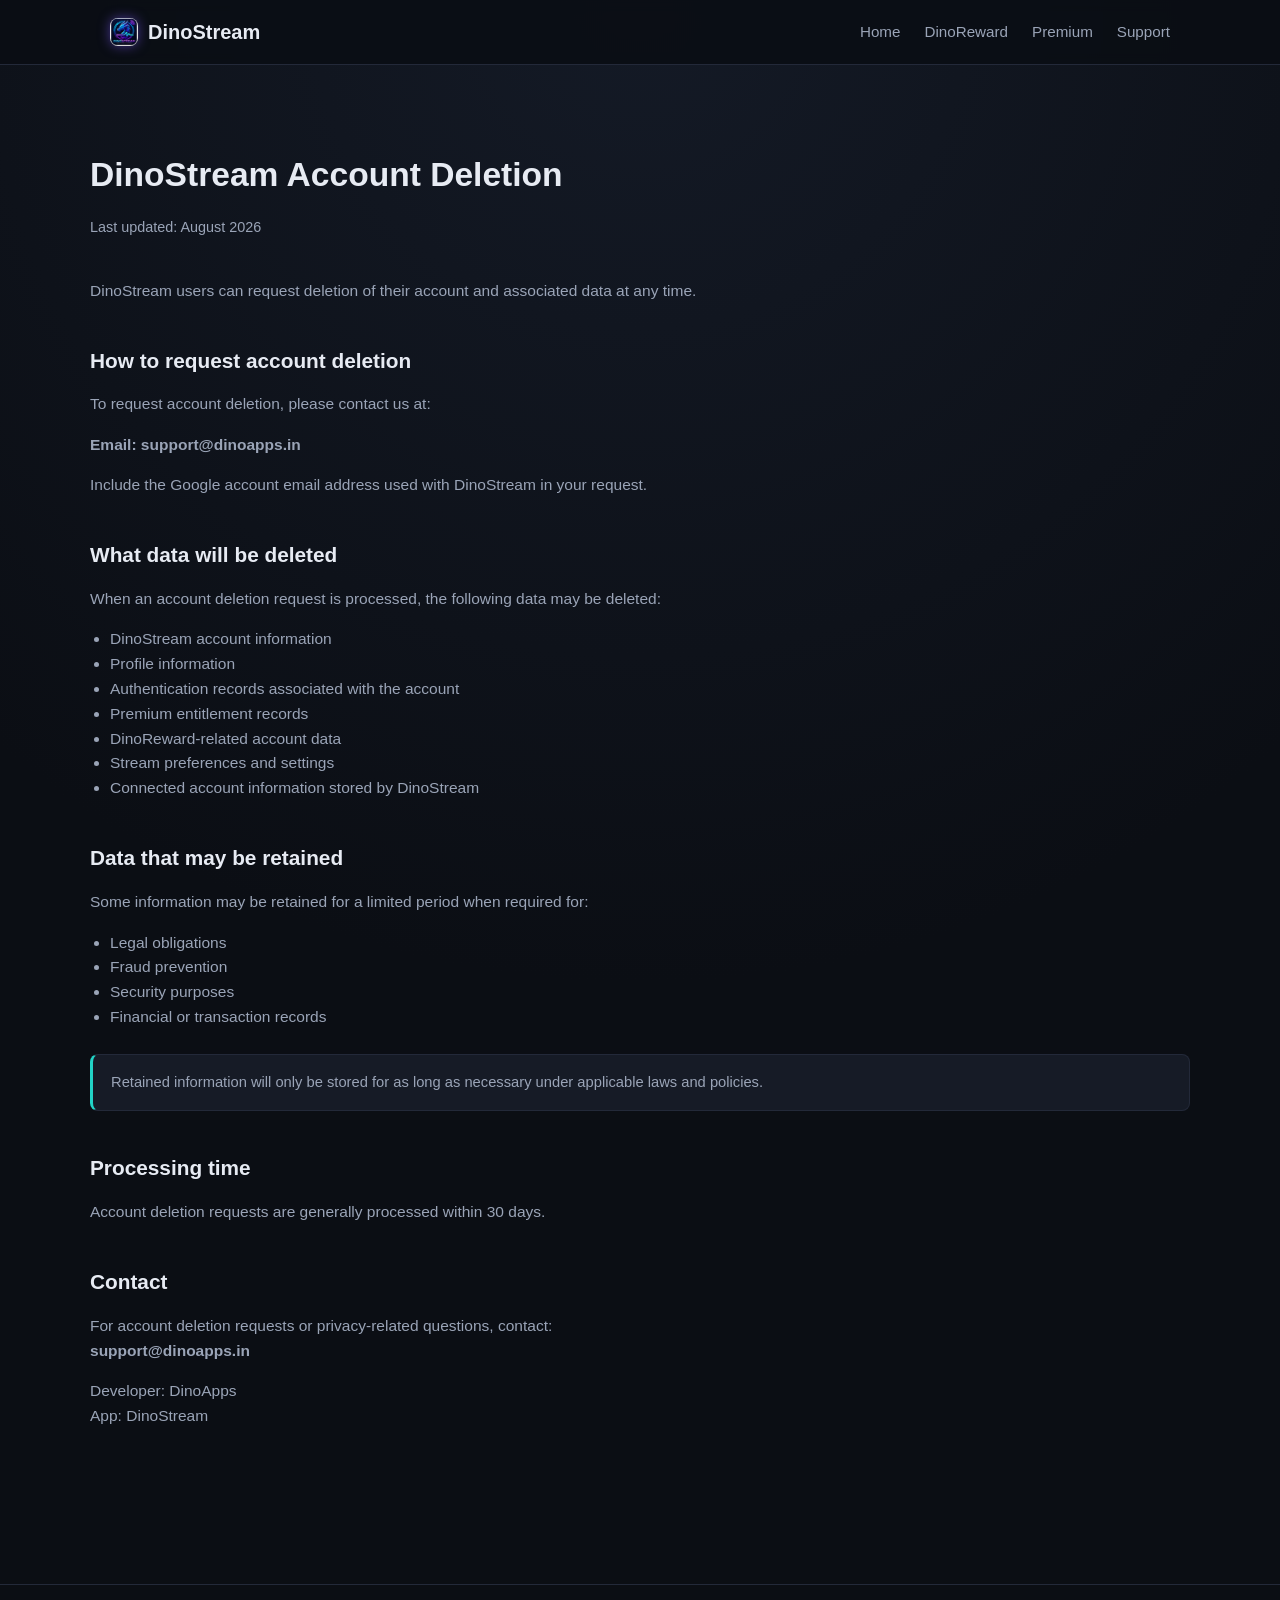
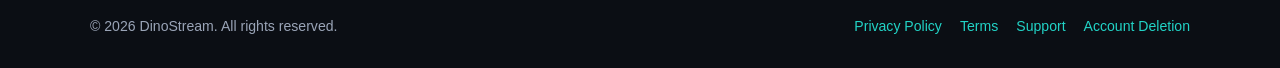
==== account-deletion.html @ 88148ddd "Add files via upload" ====
<!DOCTYPE html>
<html lang="en">
<head>
<meta charset="UTF-8">
<meta name="viewport" content="width=device-width, initial-scale=1.0">
<title>Account Deletion — DinoStream</title>
<meta name="description" content="How to request deletion of your DinoStream account and associated data.">
<link rel="stylesheet" href="styles.css">
<link rel="icon" type="image/png" sizes="32x32" href="assets/favicon-32.png">
<link rel="icon" type="image/png" sizes="16x16" href="assets/favicon-16.png">
<link rel="apple-touch-icon" href="assets/logo-192.png">
</head>
<body>

<header class="site-header">
  <div class="nav-wrap">
    <a href="index.html" class="brand"><img src="assets/logo-64.png" alt="DinoStream logo" class="brand-logo"> DinoStream</a>
    <button class="menu-toggle" aria-label="Toggle menu">☰</button>
    <nav class="main-nav">
      <a href="index.html">Home</a>
      <a href="dinoreward.html">DinoReward</a>
      <a href="premium.html">Premium</a>
      <a href="support.html">Support</a>
    </nav>
  </div>
</header>

<main>
  <div class="container doc">
    <h1>DinoStream Account Deletion</h1>
    <p class="updated">Last updated: August 2026</p>

    <p>
      DinoStream users can request deletion of their account and associated
      data at any time.
    </p>

    <h2>How to request account deletion</h2>
    <p>To request account deletion, please contact us at:</p>
    <p><strong>Email: support@dinoapps.in</strong></p>
    <p>
      Include the Google account email address used with DinoStream in your
      request.
    </p>

    <h2>What data will be deleted</h2>
    <p>
      When an account deletion request is processed, the following data may
      be deleted:
    </p>
    <ul>
      <li>DinoStream account information</li>
      <li>Profile information</li>
      <li>Authentication records associated with the account</li>
      <li>Premium entitlement records</li>
      <li>DinoReward-related account data</li>
      <li>Stream preferences and settings</li>
      <li>Connected account information stored by DinoStream</li>
    </ul>

    <h2>Data that may be retained</h2>
    <p>
      Some information may be retained for a limited period when required
      for:
    </p>
    <ul>
      <li>Legal obligations</li>
      <li>Fraud prevention</li>
      <li>Security purposes</li>
      <li>Financial or transaction records</li>
    </ul>
    <div class="notice">
      Retained information will only be stored for as long as necessary
      under applicable laws and policies.
    </div>

    <h2>Processing time</h2>
    <p>Account deletion requests are generally processed within 30 days.</p>

    <h2>Contact</h2>
    <p>
      For account deletion requests or privacy-related questions, contact:
      <br><strong>support@dinoapps.in</strong>
    </p>
    <p>
      Developer: DinoApps
      <br>App: DinoStream
    </p>
  </div>
</main>

<footer class="site-footer">
  <div class="footer-inner">
    <div>© 2026 DinoStream. All rights reserved.</div>
    <div class="footer-links">
      <a href="privacy.html">Privacy Policy</a>
      <a href="terms.html">Terms</a>
      <a href="support.html">Support</a>
      <a href="account-deletion.html">Account Deletion</a>
    </div>
  </div>
</footer>

<script src="nav.js"></script>
</body>
</html>
---- styles.css ----
:root {
  --bg: #0b0e14;
  --bg-alt: #12161f;
  --card: #161b26;
  --border: #232939;
  --text: #e7ebf3;
  --text-dim: #9aa4b7;
  --accent: #7c5cff;
  --accent-2: #22d3c6;
  --warn: #f5a524;
  --radius: 14px;
  --max-width: 1100px;
}

* { box-sizing: border-box; }

html { scroll-behavior: smooth; }

body {
  margin: 0;
  font-family: "Segoe UI", Roboto, Helvetica, Arial, sans-serif;
  background: radial-gradient(circle at top, #141a26 0%, var(--bg) 55%);
  color: var(--text);
  line-height: 1.6;
  min-height: 100vh;
}

a { color: var(--accent-2); text-decoration: none; }
a:hover { text-decoration: underline; }

.container {
  max-width: var(--max-width);
  margin: 0 auto;
  padding: 0 20px;
}

/* Header */
header.site-header {
  border-bottom: 1px solid var(--border);
  background: rgba(11, 14, 20, 0.9);
  backdrop-filter: blur(6px);
  position: sticky;
  top: 0;
  z-index: 50;
}

.nav-wrap {
  display: flex;
  align-items: center;
  justify-content: space-between;
  padding: 16px 20px;
  max-width: var(--max-width);
  margin: 0 auto;
}

.brand {
  display: flex;
  align-items: center;
  gap: 10px;
  font-weight: 700;
  font-size: 1.25rem;
  color: var(--text);
}

.brand-logo {
  width: 28px;
  height: 28px;
  border-radius: 8px;
  object-fit: cover;
  box-shadow: 0 0 12px rgba(124, 92, 255, 0.5);
}

.hero-logo {
  width: 96px;
  height: 96px;
  border-radius: 22px;
  object-fit: cover;
  margin: 0 auto 20px;
  box-shadow: 0 0 32px rgba(124, 92, 255, 0.45);
  display: block;
}

nav.main-nav {
  display: flex;
  gap: 24px;
}

nav.main-nav a {
  color: var(--text-dim);
  font-weight: 500;
  font-size: 0.95rem;
}

nav.main-nav a.active,
nav.main-nav a:hover {
  color: var(--text);
}

.menu-toggle {
  display: none;
  background: none;
  border: 1px solid var(--border);
  color: var(--text);
  border-radius: 8px;
  padding: 6px 10px;
  cursor: pointer;
}

/* Hero */
.hero {
  padding: 90px 20px 70px;
  text-align: center;
}

.hero h1 {
  font-size: clamp(2.2rem, 5vw, 3.4rem);
  margin: 0 0 14px;
  background: linear-gradient(135deg, var(--text) 30%, var(--accent-2));
  -webkit-background-clip: text;
  background-clip: text;
  -webkit-text-fill-color: transparent;
}

.hero p.tagline {
  font-size: 1.2rem;
  color: var(--text-dim);
  max-width: 620px;
  margin: 0 auto 30px;
}

.hero .cta-row {
  display: flex;
  gap: 14px;
  justify-content: center;
  flex-wrap: wrap;
}

.btn {
  display: inline-block;
  padding: 12px 24px;
  border-radius: 10px;
  font-weight: 600;
  font-size: 0.95rem;
  border: 1px solid transparent;
  cursor: pointer;
}

.btn-primary {
  background: linear-gradient(135deg, var(--accent), #5b3df0);
  color: #fff;
}

.btn-primary:hover { text-decoration: none; opacity: 0.92; }

.btn-secondary {
  background: transparent;
  border-color: var(--border);
  color: var(--text);
}

.btn-secondary:hover { text-decoration: none; border-color: var(--accent-2); }

/* Sections / Cards */
main { padding-bottom: 60px; }

.section {
  padding: 50px 0;
}

.section h2 {
  font-size: 1.8rem;
  margin-bottom: 8px;
}

.section .lead {
  color: var(--text-dim);
  margin-bottom: 30px;
  max-width: 700px;
}

.grid {
  display: grid;
  grid-template-columns: repeat(auto-fit, minmax(230px, 1fr));
  gap: 20px;
}

.card {
  background: var(--card);
  border: 1px solid var(--border);
  border-radius: var(--radius);
  padding: 24px;
}

.card h3 {
  margin-top: 0;
  margin-bottom: 8px;
  font-size: 1.1rem;
  display: flex;
  align-items: center;
  gap: 8px;
}

.card p {
  color: var(--text-dim);
  margin: 0;
  font-size: 0.95rem;
}

.badge {
  display: inline-block;
  font-size: 0.7rem;
  font-weight: 700;
  letter-spacing: 0.03em;
  text-transform: uppercase;
  padding: 3px 9px;
  border-radius: 999px;
  background: rgba(245, 165, 36, 0.15);
  color: var(--warn);
  border: 1px solid rgba(245, 165, 36, 0.35);
}

/* Legal / text pages */
.doc {
  padding: 60px 0 80px;
}

.doc h1 {
  font-size: 2.1rem;
  margin-bottom: 6px;
}

.doc .updated {
  color: var(--text-dim);
  font-size: 0.9rem;
  margin-bottom: 40px;
}

.doc h2 {
  font-size: 1.3rem;
  margin-top: 40px;
  margin-bottom: 10px;
  color: var(--text);
}

.doc p, .doc li {
  color: var(--text-dim);
  font-size: 0.97rem;
}

.doc ul { padding-left: 20px; }

.notice {
  background: var(--card);
  border: 1px solid var(--border);
  border-left: 3px solid var(--accent-2);
  border-radius: 8px;
  padding: 16px 18px;
  margin: 24px 0;
  font-size: 0.92rem;
  color: var(--text-dim);
}

/* Support */
.support-email {
  display: inline-block;
  background: var(--card);
  border: 1px solid var(--border);
  border-radius: 10px;
  padding: 14px 20px;
  font-size: 1.05rem;
  font-weight: 600;
  margin: 10px 0 30px;
}

/* Footer */
footer.site-footer {
  border-top: 1px solid var(--border);
  padding: 30px 20px;
  color: var(--text-dim);
  font-size: 0.88rem;
}

.footer-inner {
  max-width: var(--max-width);
  margin: 0 auto;
  display: flex;
  flex-wrap: wrap;
  gap: 16px;
  justify-content: space-between;
  align-items: center;
}

.footer-links {
  display: flex;
  gap: 18px;
  flex-wrap: wrap;
}

@media (max-width: 720px) {
  nav.main-nav {
    position: absolute;
    top: 64px;
    left: 0;
    right: 0;
    background: var(--bg-alt);
    border-bottom: 1px solid var(--border);
    flex-direction: column;
    padding: 14px 20px;
    gap: 14px;
    display: none;
  }
  nav.main-nav.open { display: flex; }
  .menu-toggle { display: inline-block; }
}
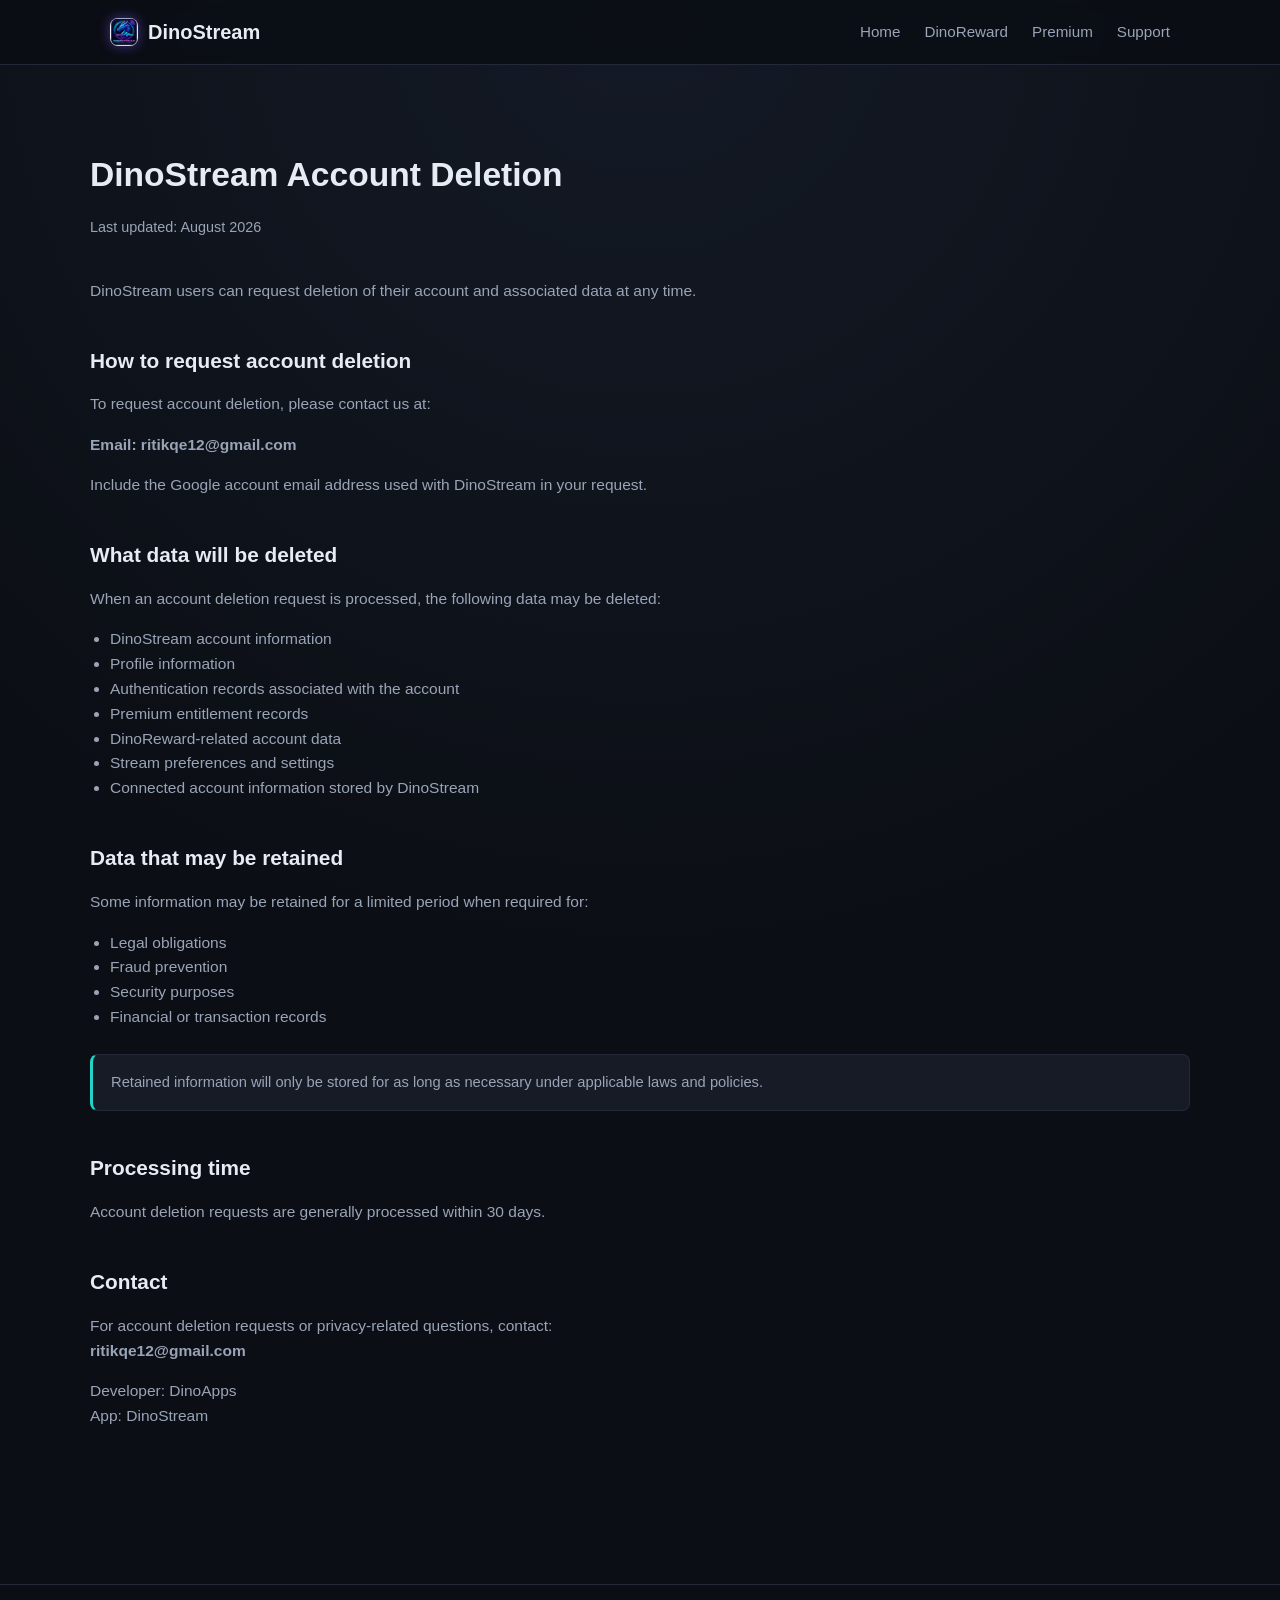
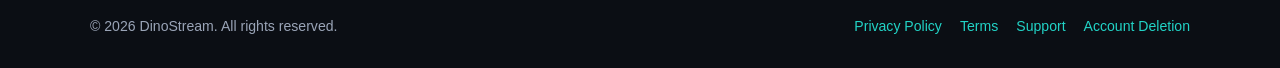
==== commit 09e7edb4: "Rename account-deletion .html to account-deletion.html" ====
--- a/account-deletion.html
+++ b/account-deletion.html
@@ -37,7 +37,7 @@
 
     <h2>How to request account deletion</h2>
     <p>To request account deletion, please contact us at:</p>
-    <p><strong>Email: support@dinoapps.in</strong></p>
+    <p><strong>Email: ritikqe12@gmail.com</strong></p>
     <p>
       Include the Google account email address used with DinoStream in your
       request.
@@ -80,7 +80,7 @@
     <h2>Contact</h2>
     <p>
       For account deletion requests or privacy-related questions, contact:
-      <br><strong>support@dinoapps.in</strong>
+      <br><strong>ritikqe12@gmail.com</strong>
     </p>
     <p>
       Developer: DinoApps
